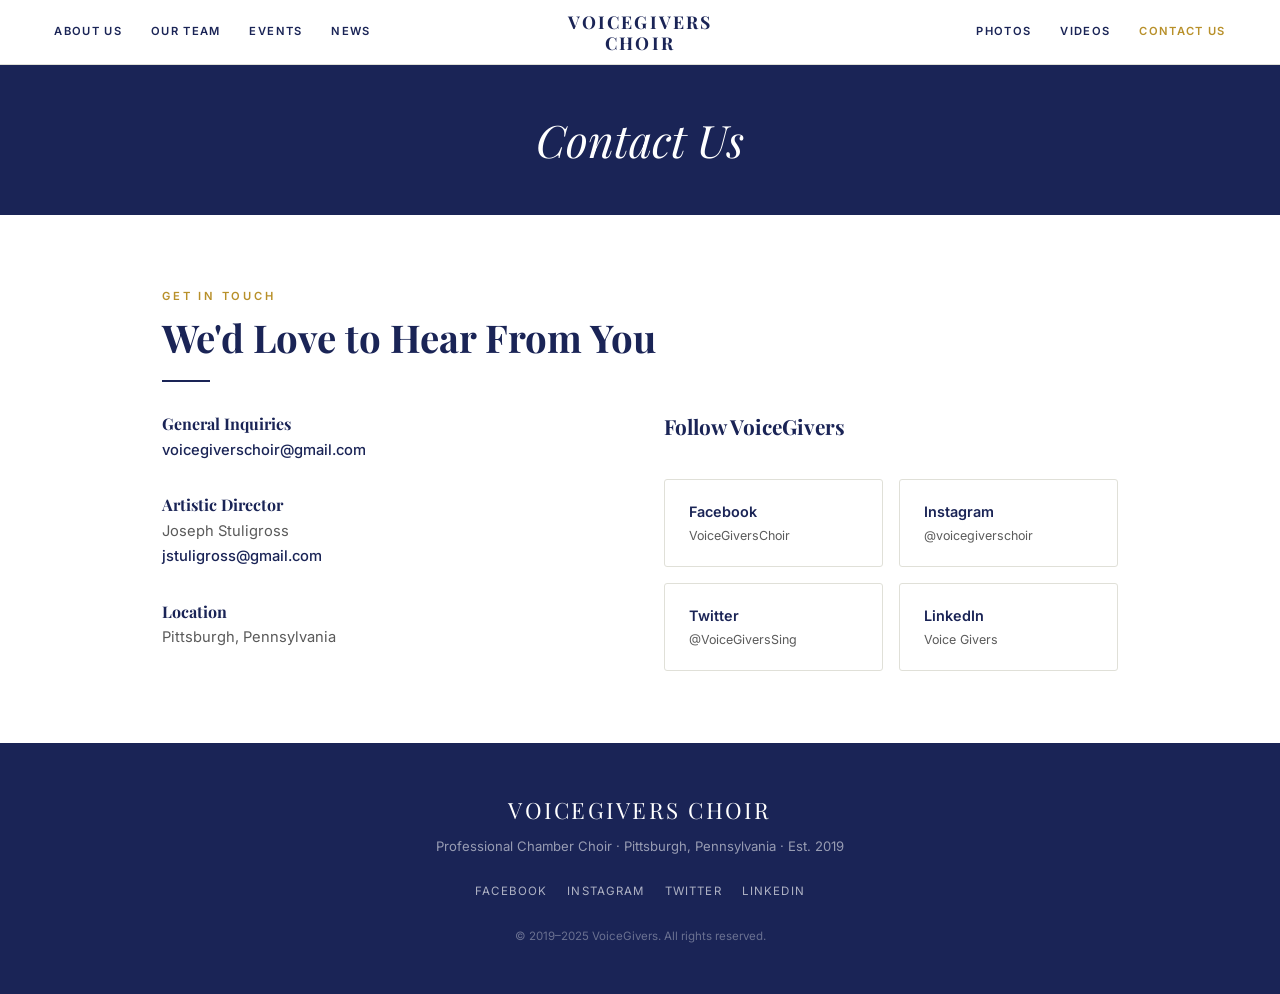
==== contact.html @ aa073a8d "Initial site Created by Claude Code to look like the full original Squarespace site" ====
<!DOCTYPE html>
<html lang="en">
<head>
  <meta charset="UTF-8">
  <meta name="viewport" content="width=device-width, initial-scale=1.0">
  <title>Contact Us — VoiceGivers Choir</title>
  <meta name="description" content="Contact VoiceGivers — a professional chamber choir in Pittsburgh, PA.">
  <link rel="preconnect" href="https://fonts.googleapis.com">
  <link rel="preconnect" href="https://fonts.gstatic.com" crossorigin>
  <link href="https://fonts.googleapis.com/css2?family=Playfair+Display:ital,wght@0,400;0,600;0,700;1,400&family=Inter:wght@300;400;500;600&display=swap" rel="stylesheet">
  <link rel="stylesheet" href="style.css">
  <style>
    .contact-grid {
      display: grid;
      grid-template-columns: 1fr 1fr;
      gap: 3rem;
      margin-top: 0;
    }

    .contact-block h3 {
      font-size: 1rem;
      color: var(--navy);
      margin-bottom: 0.25rem;
    }

    .contact-block p {
      font-size: 0.92rem;
    }

    .contact-block a {
      color: var(--navy);
      font-weight: 500;
    }

    .social-grid {
      display: grid;
      grid-template-columns: repeat(2, 1fr);
      gap: 1rem;
      margin-top: 2.5rem;
    }

    .social-card {
      border: 1px solid var(--border);
      border-radius: 3px;
      padding: 1.25rem 1.5rem;
      display: flex;
      align-items: center;
      gap: 0.75rem;
      text-decoration: none;
      color: var(--navy);
      transition: border-color 0.15s, box-shadow 0.15s;
    }

    .social-card:hover {
      border-color: var(--navy);
      box-shadow: 0 2px 10px rgba(26,36,86,0.1);
      text-decoration: none;
      color: var(--navy);
    }

    .social-name {
      font-weight: 600;
      font-size: 0.9rem;
    }

    .social-handle {
      font-size: 0.78rem;
      color: var(--text-light);
    }

    @media (max-width: 640px) {
      .contact-grid { grid-template-columns: 1fr; }
      .social-grid { grid-template-columns: 1fr; }
    }
  </style>
</head>
<body>

  <!-- ── NAVIGATION ── -->
  <nav>
    <div class="nav-inner">
      <ul class="nav-left">
        <li><a href="index.html">About Us</a></li>
        <li><a href="team.html">Our Team</a></li>
        <li><a href="events.html">Events</a></li>
        <li><a href="news.html">News</a></li>
      </ul>
      <a href="index.html" class="nav-logo">VoiceGivers<br>Choir</a>
      <ul class="nav-right">
        <li><a href="photos.html">Photos</a></li>
        <li><a href="videos.html">Videos</a></li>
        <li><a href="contact.html" class="active">Contact Us</a></li>
      </ul>
    </div>
  </nav>


  <!-- ── PAGE HERO ── -->
  <div class="page-hero">
    <h1>Contact Us</h1>
  </div>


  <!-- ── CONTACT ── -->
  <section>
    <div class="container">

      <p class="section-label">Get in Touch</p>
      <h2>We'd Love to Hear From You</h2>
      <div class="navy-rule"></div>

      <div class="contact-grid">

        <div>
          <div class="contact-block" style="margin-bottom: 2rem;">
            <h3>General Inquiries</h3>
            <p><a href="mailto:voicegiverschoir@gmail.com">voicegiverschoir@gmail.com</a></p>
          </div>

          <div class="contact-block" style="margin-bottom: 2rem;">
            <h3>Artistic Director</h3>
            <p>Joseph Stuligross</p>
            <p><a href="mailto:jstuligross@gmail.com">jstuligross@gmail.com</a></p>
          </div>

          <div class="contact-block">
            <h3>Location</h3>
            <p>Pittsburgh, Pennsylvania</p>
          </div>
        </div>

        <div>
          <h3 style="margin-bottom: 1rem;">Follow VoiceGivers</h3>

          <div class="social-grid">
            <a href="https://www.facebook.com/VoiceGiversChoir" class="social-card" target="_blank" rel="noopener">
              <div>
                <div class="social-name">Facebook</div>
                <div class="social-handle">VoiceGiversChoir</div>
              </div>
            </a>
            <a href="https://www.instagram.com/voicegiverschoir" class="social-card" target="_blank" rel="noopener">
              <div>
                <div class="social-name">Instagram</div>
                <div class="social-handle">@voicegiverschoir</div>
              </div>
            </a>
            <a href="https://twitter.com/VoiceGiversSing" class="social-card" target="_blank" rel="noopener">
              <div>
                <div class="social-name">Twitter</div>
                <div class="social-handle">@VoiceGiversSing</div>
              </div>
            </a>
            <a href="https://www.linkedin.com/company/voice-givers" class="social-card" target="_blank" rel="noopener">
              <div>
                <div class="social-name">LinkedIn</div>
                <div class="social-handle">Voice Givers</div>
              </div>
            </a>
          </div>
        </div>

      </div>

    </div>
  </section>


  <!-- ── FOOTER ── -->
  <footer>
    <div class="footer-logo">VoiceGivers Choir</div>
    <p class="footer-tagline">Professional Chamber Choir · Pittsburgh, Pennsylvania · Est. 2019</p>
    <div class="footer-social">
      <a href="https://www.facebook.com/VoiceGiversChoir" target="_blank" rel="noopener">Facebook</a>
      <a href="https://www.instagram.com/voicegiverschoir" target="_blank" rel="noopener">Instagram</a>
      <a href="https://twitter.com/VoiceGiversSing" target="_blank" rel="noopener">Twitter</a>
      <a href="https://www.linkedin.com/company/voice-givers" target="_blank" rel="noopener">LinkedIn</a>
    </div>
    <p class="footer-copy">© 2019–2025 VoiceGivers. All rights reserved.</p>
  </footer>

</body>
</html>
---- style.css ----
/* ============================================================
   VoiceGivers Choir — Shared Stylesheet
   ============================================================ */

*, *::before, *::after { box-sizing: border-box; margin: 0; padding: 0; }

:root {
  --navy:       #1a2456;
  --navy-light: #2a3a70;
  --navy-pale:  #eef0f7;
  --text:       #2a2a2a;
  --text-light: #5a5a5a;
  --bg:         #ffffff;
  --bg-alt:     #f7f7f5;
  --border:     #e0e0d8;
  --gold:       #b8902a;
}

html { scroll-behavior: smooth; }

body {
  font-family: 'Inter', sans-serif;
  background: var(--bg);
  color: var(--text);
  line-height: 1.7;
}

/* ── TYPOGRAPHY ─────────────────────────────────────── */

h1, h2, h3, h4 {
  font-family: 'Playfair Display', serif;
  color: var(--navy);
  line-height: 1.2;
}

h2 { font-size: clamp(1.8rem, 3.5vw, 2.4rem); margin-bottom: 1.25rem; }
h3 { font-size: 1.3rem; margin-bottom: 0.6rem; }

p  { color: var(--text-light); font-size: 1rem; line-height: 1.75; }

a  { color: var(--navy); text-decoration: none; }
a:hover { text-decoration: underline; color: var(--navy-light); }

em { font-style: italic; }

/* ── LAYOUT HELPERS ─────────────────────────────────── */

.container {
  max-width: 1020px;
  margin: 0 auto;
  padding: 0 2rem;
}

section { padding: 4.5rem 2rem; }

.section-label {
  font-family: 'Inter', sans-serif;
  font-size: 0.7rem;
  font-weight: 600;
  letter-spacing: 0.25em;
  text-transform: uppercase;
  color: var(--gold);
  margin-bottom: 0.5rem;
}

.navy-rule {
  width: 48px;
  height: 2px;
  background: var(--navy);
  margin: 0 0 2rem;
}

.text-center { text-align: center; }
.navy-rule.centered { margin: 0 auto 2rem; }

/* ── NAVIGATION ─────────────────────────────────────── */

nav {
  position: sticky;
  top: 0;
  z-index: 100;
  background: var(--bg);
  border-bottom: 1px solid var(--border);
  padding: 0 2rem;
}

.nav-inner {
  max-width: 1200px;
  margin: 0 auto;
  display: grid;
  grid-template-columns: 1fr auto 1fr;
  align-items: center;
  gap: 1rem;
  height: 64px;
}

.nav-left, .nav-right {
  display: flex;
  align-items: center;
  gap: 0;
  list-style: none;
}

.nav-right { justify-content: flex-end; }

.nav-left  li a,
.nav-right li a {
  display: block;
  padding: 0 0.9rem;
  font-size: 0.7rem;
  font-weight: 600;
  letter-spacing: 0.12em;
  text-transform: uppercase;
  color: var(--navy);
  text-decoration: none;
  white-space: nowrap;
  transition: color 0.15s;
}

.nav-left  li a:hover,
.nav-right li a:hover,
.nav-left  li a.active,
.nav-right li a.active { color: var(--gold); text-decoration: none; }

.nav-logo {
  text-align: center;
  font-family: 'Playfair Display', serif;
  font-size: 1.1rem;
  font-weight: 700;
  letter-spacing: 0.12em;
  color: var(--navy);
  text-decoration: none;
  text-transform: uppercase;
  line-height: 1.2;
  white-space: nowrap;
}

.nav-logo:hover { color: var(--navy-light); text-decoration: none; }

/* Mobile nav */
.nav-mobile-toggle {
  display: none;
  background: none;
  border: none;
  cursor: pointer;
  font-size: 1.4rem;
  color: var(--navy);
}

@media (max-width: 820px) {
  .nav-inner {
    grid-template-columns: 1fr auto;
    height: 56px;
  }
  .nav-left, .nav-right { display: none; }
  .nav-mobile-toggle { display: block; }
  .nav-logo { text-align: left; }
}

/* ── HERO ────────────────────────────────────────────── */

.hero {
  position: relative;
  height: 520px;
  display: flex;
  align-items: center;
  justify-content: center;
  text-align: center;
  overflow: hidden;
}

.hero-bg {
  position: absolute;
  inset: 0;
  background-image: url('images/choir-hero.jpg');
  background-size: cover;
  background-position: center 25%;
  filter: brightness(0.45);
}

.hero::before {
  content: '';
  position: absolute;
  inset: 0;
  background: linear-gradient(180deg, rgba(26,36,86,0.4) 0%, rgba(26,36,86,0.6) 100%);
}

.hero-content {
  position: relative;
  z-index: 1;
  color: white;
  padding: 2rem;
}

.hero-content h1 {
  color: white;
  font-size: clamp(2rem, 5vw, 3.2rem);
  font-weight: 400;
  font-style: italic;
  margin-bottom: 1rem;
}

.hero-content p {
  color: rgba(255,255,255,0.85);
  font-size: 1.05rem;
  max-width: 580px;
  margin: 0 auto;
}

/* ── PAGE HERO (subpages) ────────────────────────────── */

.page-hero {
  background: var(--navy);
  padding: 3rem 2rem;
  text-align: center;
}

.page-hero h1 {
  color: white;
  font-size: clamp(1.8rem, 4vw, 2.8rem);
  font-weight: 400;
  font-style: italic;
}

/* ── CARDS / PANELS ──────────────────────────────────── */

.card {
  background: var(--bg-alt);
  border: 1px solid var(--border);
  border-radius: 3px;
  padding: 2rem;
}

/* ── BUTTONS ─────────────────────────────────────────── */

.btn {
  display: inline-block;
  padding: 0.65rem 1.5rem;
  font-size: 0.75rem;
  font-weight: 600;
  letter-spacing: 0.1em;
  text-transform: uppercase;
  border-radius: 2px;
  transition: all 0.2s;
  text-decoration: none;
}

.btn-navy {
  background: var(--navy);
  color: white;
  border: 2px solid var(--navy);
}

.btn-navy:hover {
  background: var(--navy-light);
  border-color: var(--navy-light);
  color: white;
  text-decoration: none;
}

.btn-outline {
  background: transparent;
  color: var(--navy);
  border: 2px solid var(--navy);
}

.btn-outline:hover {
  background: var(--navy);
  color: white;
  text-decoration: none;
}

/* ── FOOTER ──────────────────────────────────────────── */

footer {
  background: var(--navy);
  color: rgba(255,255,255,0.7);
  padding: 3rem 2rem;
  text-align: center;
}

.footer-logo {
  font-family: 'Playfair Display', serif;
  font-size: 1.4rem;
  color: white;
  letter-spacing: 0.1em;
  text-transform: uppercase;
  margin-bottom: 0.4rem;
}

.footer-tagline {
  font-size: 0.82rem;
  color: rgba(255,255,255,0.55);
  margin-bottom: 1.5rem;
}

.footer-social {
  display: flex;
  justify-content: center;
  gap: 1.25rem;
  flex-wrap: wrap;
  margin-bottom: 1.5rem;
}

.footer-social a {
  color: rgba(255,255,255,0.65);
  font-size: 0.72rem;
  letter-spacing: 0.1em;
  text-transform: uppercase;
  text-decoration: none;
  transition: color 0.2s;
}

.footer-social a:hover { color: white; text-decoration: none; }

.footer-copy {
  font-size: 0.72rem;
  color: rgba(255,255,255,0.35);
}

/* ── UTILITY ─────────────────────────────────────────── */

.bg-alt { background: var(--bg-alt); }

.mt-1 { margin-top: 1rem; }
.mt-2 { margin-top: 2rem; }
.mt-3 { margin-top: 3rem; }
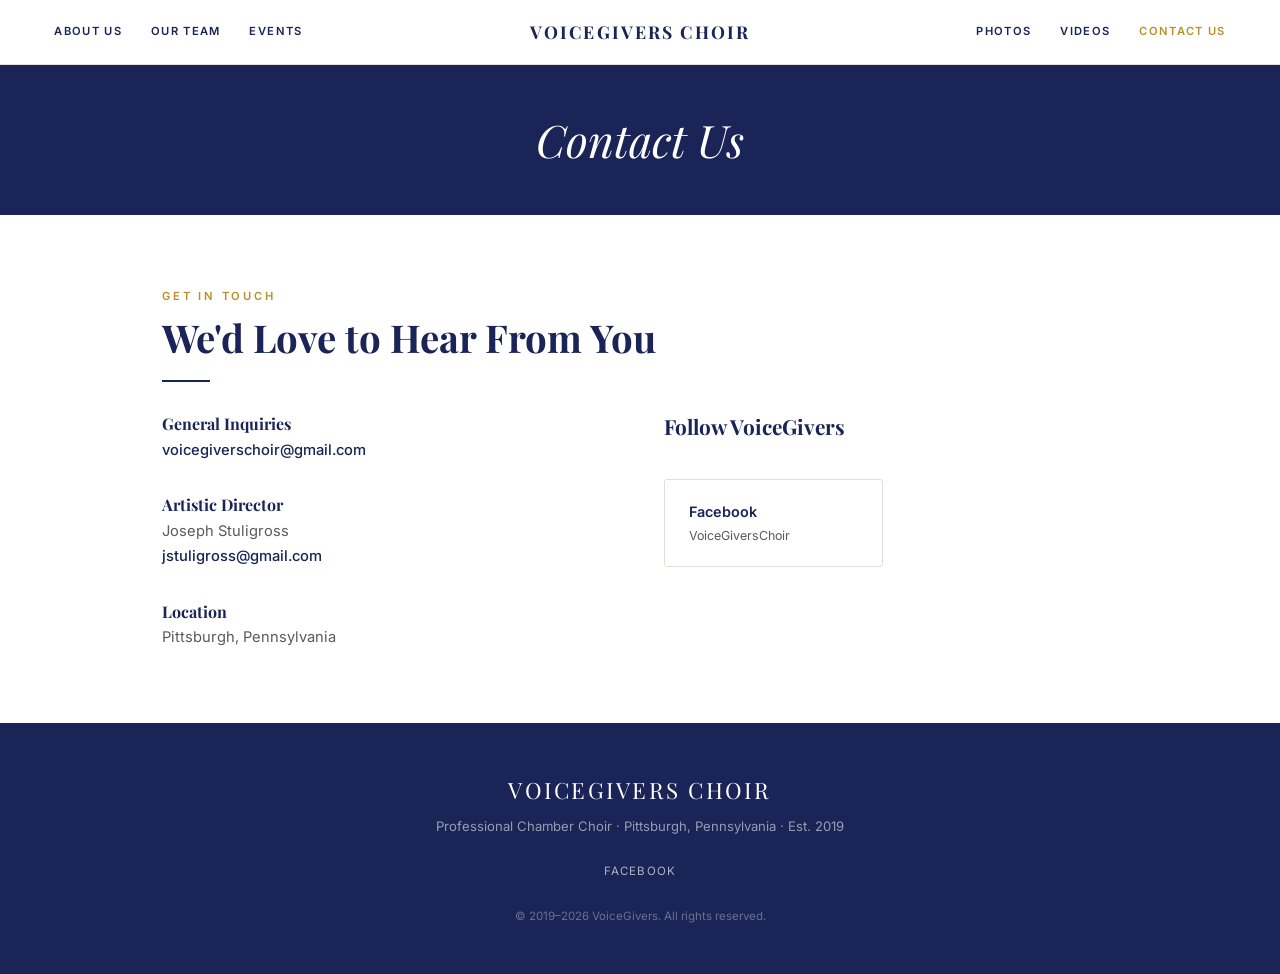
==== commit ac70e4c7: "Fix nav, footer, photos, and team bio across all pages" ====
--- a/contact.html
+++ b/contact.html
@@ -83,9 +83,8 @@
         <li><a href="index.html">About Us</a></li>
         <li><a href="team.html">Our Team</a></li>
         <li><a href="events.html">Events</a></li>
-        <li><a href="news.html">News</a></li>
       </ul>
-      <a href="index.html" class="nav-logo">VoiceGivers<br>Choir</a>
+      <a href="index.html" class="nav-logo">VoiceGivers Choir</a>
       <ul class="nav-right">
         <li><a href="photos.html">Photos</a></li>
         <li><a href="videos.html">Videos</a></li>
@@ -139,24 +138,6 @@
                 <div class="social-handle">VoiceGiversChoir</div>
               </div>
             </a>
-            <a href="https://www.instagram.com/voicegiverschoir" class="social-card" target="_blank" rel="noopener">
-              <div>
-                <div class="social-name">Instagram</div>
-                <div class="social-handle">@voicegiverschoir</div>
-              </div>
-            </a>
-            <a href="https://twitter.com/VoiceGiversSing" class="social-card" target="_blank" rel="noopener">
-              <div>
-                <div class="social-name">Twitter</div>
-                <div class="social-handle">@VoiceGiversSing</div>
-              </div>
-            </a>
-            <a href="https://www.linkedin.com/company/voice-givers" class="social-card" target="_blank" rel="noopener">
-              <div>
-                <div class="social-name">LinkedIn</div>
-                <div class="social-handle">Voice Givers</div>
-              </div>
-            </a>
           </div>
         </div>
 
@@ -172,11 +153,8 @@
     <p class="footer-tagline">Professional Chamber Choir · Pittsburgh, Pennsylvania · Est. 2019</p>
     <div class="footer-social">
       <a href="https://www.facebook.com/VoiceGiversChoir" target="_blank" rel="noopener">Facebook</a>
-      <a href="https://www.instagram.com/voicegiverschoir" target="_blank" rel="noopener">Instagram</a>
-      <a href="https://twitter.com/VoiceGiversSing" target="_blank" rel="noopener">Twitter</a>
-      <a href="https://www.linkedin.com/company/voice-givers" target="_blank" rel="noopener">LinkedIn</a>
     </div>
-    <p class="footer-copy">© 2019–2025 VoiceGivers. All rights reserved.</p>
+    <p class="footer-copy">© 2019–2026 VoiceGivers. All rights reserved.</p>
   </footer>
 
 </body>
--- a/style.css
+++ b/style.css
@@ -175,14 +175,14 @@
   background-image: url('images/choir-hero.jpg');
   background-size: cover;
   background-position: center 25%;
-  filter: brightness(0.45);
+  filter: brightness(0.65);
 }
 
 .hero::before {
   content: '';
   position: absolute;
   inset: 0;
-  background: linear-gradient(180deg, rgba(26,36,86,0.4) 0%, rgba(26,36,86,0.6) 100%);
+  background: linear-gradient(180deg, rgba(26,36,86,0.15) 0%, rgba(26,36,86,0.35) 100%);
 }
 
 .hero-content {
